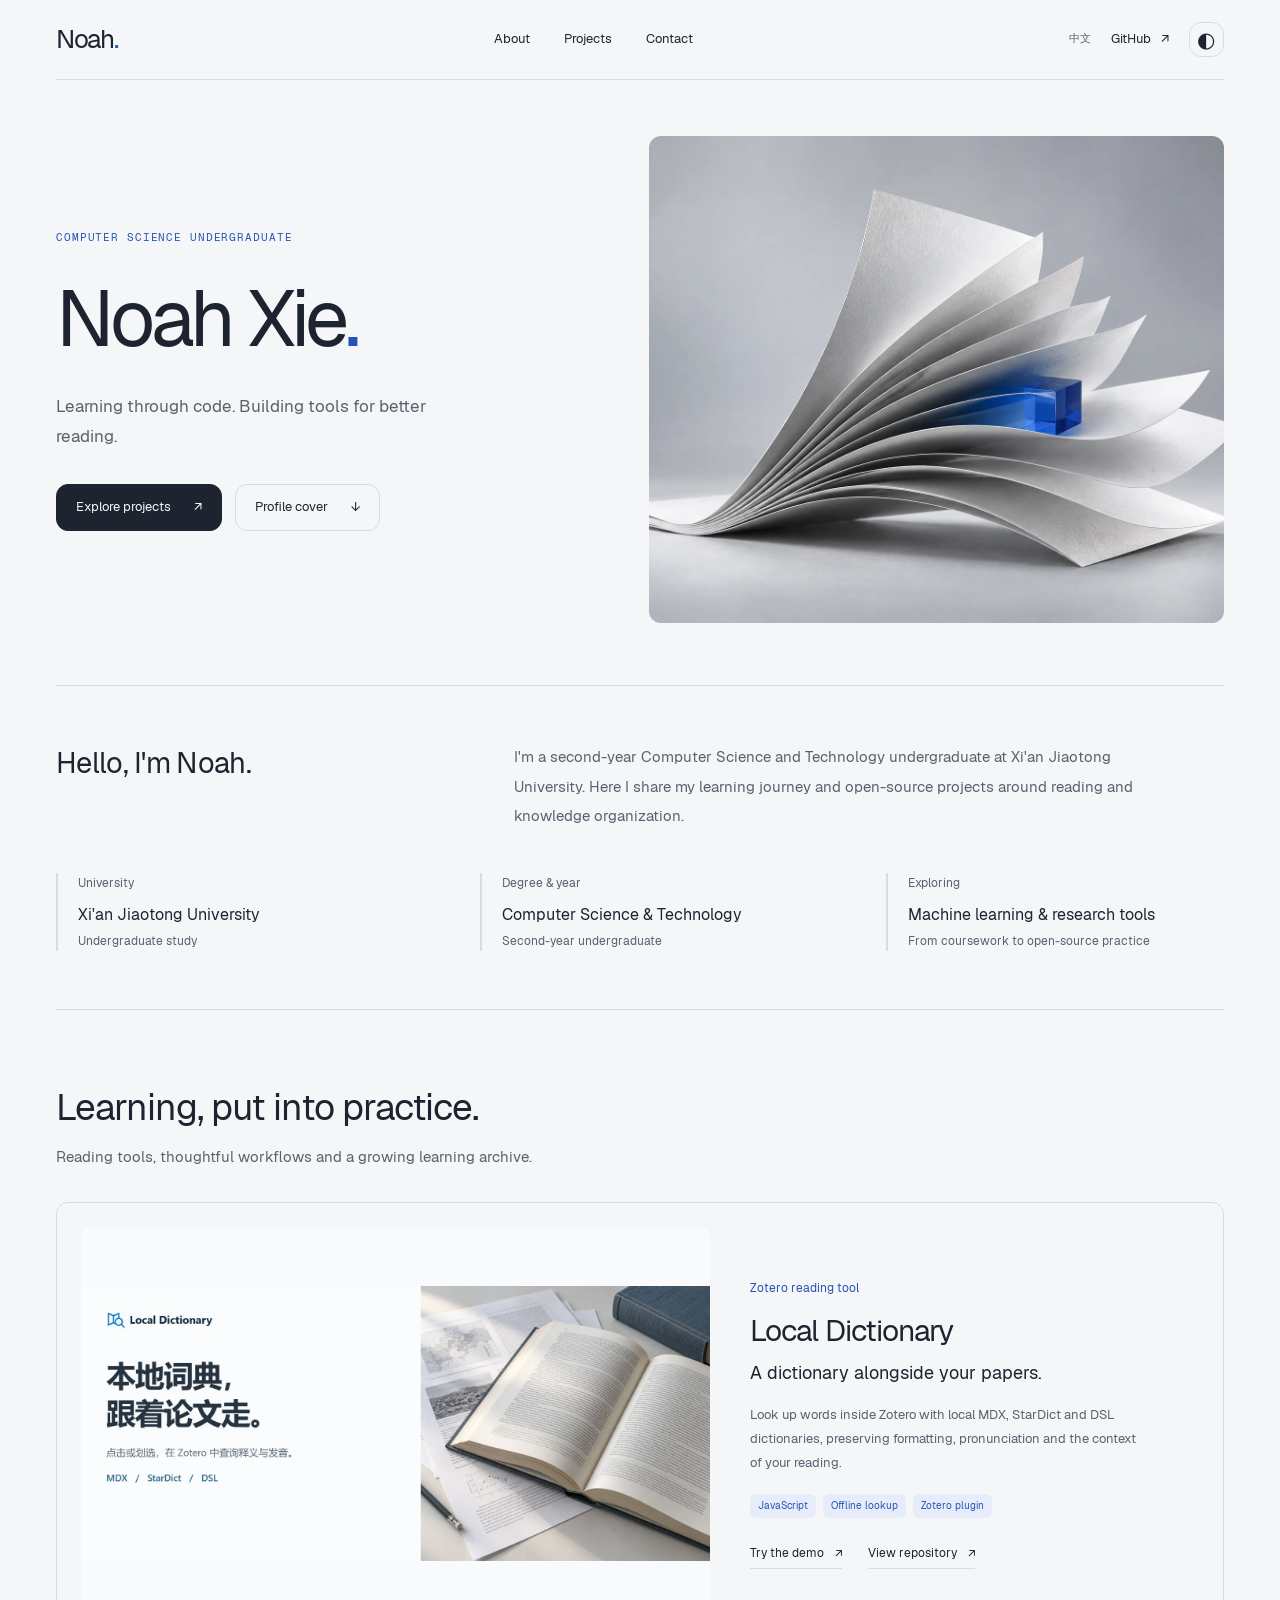
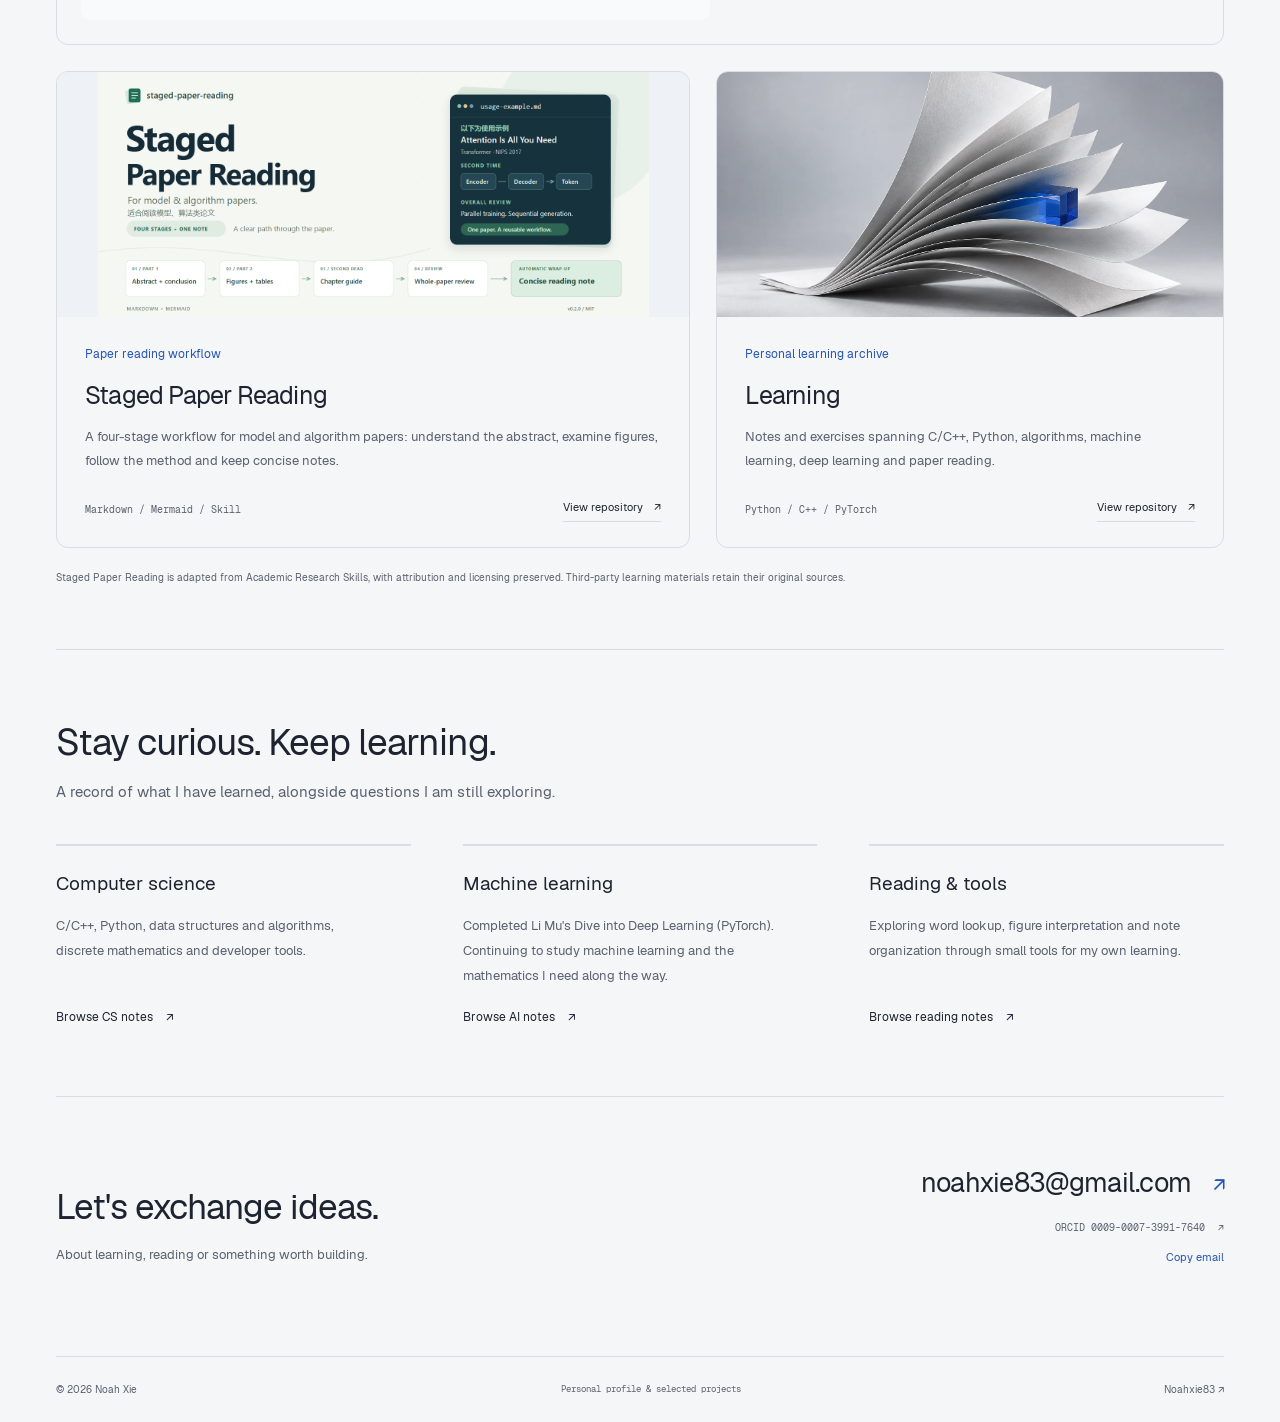
==== index.html @ ebf976f7 "Create personal introduction, A4 cover and curated project showcase" ====
<!doctype html>
<html lang="en">
<head>
  <meta charset="utf-8">
  <meta name="viewport" content="width=device-width, initial-scale=1">
  <meta name="description" content="Noah Xie, second-year Computer Science and Technology undergraduate at Xi'an Jiaotong University. Personal profile, learning archive and open-source projects.">
  <meta name="theme-color" content="#f5f6f8">
  <meta property="og:title" content="Noah Xie | Personal Profile">
  <meta property="og:description" content="Computer Science undergraduate. Learning through code and building tools for better reading.">
  <meta property="og:image" content="https://noahxie83.github.io/Noahxie83/assets/profile-light.png">
  <title>Noah Xie | Personal Profile</title>
  <link rel="icon" href="assets/favicon.svg" type="image/svg+xml">
  <link rel="preload" href="assets/geist-sans.woff2" as="font" type="font/woff2" crossorigin>
  <link rel="preload" href="assets/hero.webp" as="image">
  <link rel="stylesheet" href="style.css">
  <script src="script.js" defer></script>
</head>
<body data-language="en">
  <a class="skip-link" href="#main">Skip to content</a>
  <header class="header shell">
    <a class="wordmark" href="#" aria-label="Noah Xie home">Noah<span>.</span></a>
    <nav aria-label="Main navigation">
      <a href="#about">About</a><a href="#projects">Projects</a><a href="#contact">Contact</a>
    </nav>
    <div class="header-actions"><a class="language-switch" href="zh.html" lang="zh-CN" aria-label="切换到中文版">中文</a>
      <a class="github-link" href="https://github.com/Noahxie83" target="_blank" rel="noopener noreferrer">GitHub <span aria-hidden="true">↗</span></a>
      <button class="theme-switch" id="theme-toggle" aria-label="Switch to dark mode" title="Switch to dark mode"><span id="theme-symbol" aria-hidden="true">◐</span></button>
    </div>
  </header>

  <main id="main">
    <section class="hero shell english-hero" aria-labelledby="hero-title">
      <div class="hero-copy">
        <p class="eyebrow">COMPUTER SCIENCE UNDERGRADUATE</p>
        <h1 id="hero-title">Noah Xie<span class="name-period">.</span></h1>
        <p class="hero-description">Learning through code. Building tools for better reading.</p>
        <div class="hero-actions">
          <a class="button primary" href="#projects">Explore projects <span aria-hidden="true">↗</span></a>
          <a class="button secondary" href="personal-profile.pdf" download="Noah-Xie-Personal-Profile.pdf">Profile cover <span aria-hidden="true">↓</span></a>
        </div>
      </div>
      <figure class="hero-art"><img src="assets/hero.webp" alt="Sculptural paper pages and blue glass, a conceptual artwork about reading and organized knowledge" width="1536" height="1024" fetchpriority="high"></figure>
    </section>

    <section class="about shell" id="about" aria-labelledby="about-title">
      <div class="about-intro reveal">
        <h2 id="about-title">Hello, I'm Noah.</h2>
        <p>I'm a second-year Computer Science and Technology undergraduate at Xi'an Jiaotong University. Here I share my learning journey and open-source projects around reading and knowledge organization.</p>
      </div>
      <dl class="education reveal">
        <div><dt>University</dt><dd>Xi'an Jiaotong University<span>Undergraduate study</span></dd></div>
        <div><dt>Degree & year</dt><dd>Computer Science & Technology<span>Second-year undergraduate</span></dd></div>
        <div><dt>Exploring</dt><dd>Machine learning & research tools<span>From coursework to open-source practice</span></dd></div>
      </dl>
    </section>

    <section class="projects shell" id="projects" aria-labelledby="projects-title">
      <div class="section-intro reveal"><h2 id="projects-title">Learning, put into practice.</h2><p>Reading tools, thoughtful workflows and a growing learning archive.</p></div>
      <article class="project-feature reveal">
        <a class="project-image" href="https://noahxie83.github.io/zotero-local-dictionary/" target="_blank" rel="noopener noreferrer" aria-label="Try Local Dictionary for Zotero"><img src="assets/dictionary-cover.jpg" alt="Original Local Dictionary project cover, featuring dictionaries and paper reading" width="1600" height="900" loading="lazy"></a>
        <div class="feature-copy">
          <div class="project-kind">Zotero reading tool</div>
          <h3>Local Dictionary<span>A dictionary alongside your papers.</span></h3>
          <p>Look up words inside Zotero with local MDX, StarDict and DSL dictionaries, preserving formatting, pronunciation and the context of your reading.</p>
          <ul class="tags" aria-label="Project technologies and features"><li>JavaScript</li><li>Offline lookup</li><li>Zotero plugin</li></ul>
          <div class="project-links"><a href="https://noahxie83.github.io/zotero-local-dictionary/" target="_blank" rel="noopener noreferrer">Try the demo <span aria-hidden="true">↗</span></a><a href="https://github.com/Noahxie83/zotero-local-dictionary" target="_blank" rel="noopener noreferrer">View repository <span aria-hidden="true">↗</span></a></div>
        </div>
      </article>
      <div class="project-pair">
        <article class="project-reading reveal">
          <a class="reading-image" href="https://github.com/Noahxie83/staged-paper-reading" target="_blank" rel="noopener noreferrer" aria-label="View Staged Paper Reading"><img src="assets/reading-cover.png" alt="Original Staged Paper Reading cover, showing four reading stages and sample Transformer notes" width="1600" height="900" loading="lazy"></a>
          <div class="pair-copy"><div class="project-kind">Paper reading workflow</div><h3>Staged Paper Reading</h3><p>A four-stage workflow for model and algorithm papers: understand the abstract, examine figures, follow the method and keep concise notes.</p><div class="project-bottom"><span>Markdown / Mermaid / Skill</span><a href="https://github.com/Noahxie83/staged-paper-reading" target="_blank" rel="noopener noreferrer">View repository <span aria-hidden="true">↗</span></a></div></div>
        </article>
        <article class="project-learning reveal">
          <div class="learning-image"><img src="assets/hero.webp" alt="Conceptual paper artwork for a growing learning archive" width="1536" height="1024" loading="lazy"></div>
          <div class="pair-copy"><div class="project-kind">Personal learning archive</div><h3>Learning</h3><p>Notes and exercises spanning C/C++, Python, algorithms, machine learning, deep learning and paper reading.</p><div class="project-bottom"><span>Python / C++ / PyTorch</span><a href="https://github.com/Noahxie83/Learning" target="_blank" rel="noopener noreferrer">View repository <span aria-hidden="true">↗</span></a></div></div>
        </article>
      </div>
      <p class="project-note">Staged Paper Reading is adapted from Academic Research Skills, with attribution and licensing preserved. Third-party learning materials retain their original sources.</p>
    </section>

    <section class="learning shell" aria-labelledby="learning-title">
      <div class="learning-heading reveal"><h2 id="learning-title">Stay curious. Keep learning.</h2><p>A record of what I have learned, alongside questions I am still exploring.</p></div>
      <div class="learning-columns reveal">
        <div><h3>Computer science</h3><p>C/C++, Python, data structures and algorithms, discrete mathematics and developer tools.</p><a href="https://github.com/Noahxie83/Learning/tree/main/CS%20Learning" target="_blank" rel="noopener noreferrer">Browse CS notes <span aria-hidden="true">↗</span></a></div>
        <div><h3>Machine learning</h3><p>Completed Li Mu's Dive into Deep Learning (PyTorch). Continuing to study machine learning and the mathematics I need along the way.</p><a href="https://github.com/Noahxie83/Learning/tree/main/AI%20learning" target="_blank" rel="noopener noreferrer">Browse AI notes <span aria-hidden="true">↗</span></a></div>
        <div><h3>Reading & tools</h3><p>Exploring word lookup, figure interpretation and note organization through small tools for my own learning.</p><a href="https://github.com/Noahxie83/Learning/tree/main/Paper" target="_blank" rel="noopener noreferrer">Browse reading notes <span aria-hidden="true">↗</span></a></div>
      </div>
    </section>

    <section class="contact shell reveal" id="contact" aria-labelledby="contact-title">
      <div><h2 id="contact-title">Let's exchange ideas.</h2><p>About learning, reading or something worth building.</p></div>
      <div class="contact-links"><a class="email-link" href="mailto:noahxie83@gmail.com">noahxie83@gmail.com <span aria-hidden="true">↗</span></a><a class="orcid-link" href="https://orcid.org/0009-0007-3991-7640" target="_blank" rel="noopener noreferrer">ORCID 0009-0007-3991-7640 <span aria-hidden="true">↗</span></a><button id="copy-email" class="copy-email" type="button">Copy email</button><span id="copy-status" role="status" aria-live="polite"></span></div>
    </section>
  </main>
  <footer class="footer shell"><span>© 2026 Noah Xie</span><span>Personal profile & selected projects</span><a href="https://github.com/Noahxie83" target="_blank" rel="noopener noreferrer">Noahxie83 <span aria-hidden="true">↗</span></a></footer>
</body>
</html>
---- style.css ----
@font-face{font-family:Geist;src:url('assets/geist-sans.woff2') format('woff2');font-display:swap;font-weight:100 900}
@font-face{font-family:'Geist Mono';src:url('assets/geist-mono.woff2') format('woff2');font-display:swap;font-weight:100 900}
:root{color-scheme:light;--bg:#f5f6f8;--surface:#ecedf1;--text:#1d2430;--muted:#59616f;--line:#d8dce3;--accent:#2454b6;--accent-soft:#e6ecfa;--button-text:#fbfcfe;--radius:12px;--body-font:Geist,'Microsoft YaHei','PingFang SC',sans-serif}
@media(prefers-color-scheme:dark){:root:not([data-theme="light"]){color-scheme:dark;--bg:#171b23;--surface:#202631;--text:#edf0f5;--muted:#b0b8c6;--line:#353e4c;--accent:#92b4ff;--accent-soft:#293953;--button-text:#171b23}}
:root[data-theme="dark"]{color-scheme:dark;--bg:#171b23;--surface:#202631;--text:#edf0f5;--muted:#b0b8c6;--line:#353e4c;--accent:#92b4ff;--accent-soft:#293953;--button-text:#171b23}
*{box-sizing:border-box}html{scroll-behavior:smooth;scroll-padding-top:40px}body{margin:0;background:var(--bg);color:var(--text);font-family:var(--body-font);font-size:15px;line-height:1.75;-webkit-font-smoothing:antialiased}button,a{-webkit-tap-highlight-color:transparent}a{color:inherit;text-decoration:none}button{font:inherit}img{display:block;max-width:100%;height:auto}h1,h2,h3,p,figure,dl{margin:0}ul{margin:0;padding:0;list-style:none}::selection{background:var(--accent);color:var(--button-text)}:focus-visible{outline:2px solid var(--accent);outline-offset:5px;border-radius:3px}.shell{width:min(1240px,calc(100% - 112px));margin-inline:auto}.skip-link{position:absolute;left:16px;top:-80px;background:var(--text);color:var(--bg);padding:10px 18px;z-index:10}.skip-link:focus{top:12px}
.header{height:80px;display:flex;align-items:center;justify-content:space-between;border-bottom:1px solid var(--line);gap:30px}.wordmark{font-size:26px;letter-spacing:-1.3px;font-weight:650}.wordmark span{color:var(--accent)}.header nav{display:flex;gap:34px;font-size:13px}.header nav a,.github-link{transition:color .2s}.header nav a:hover,.github-link:hover{color:var(--accent)}.header-actions{display:flex;align-items:center;gap:20px}.github-link{font-size:13px}.github-link span{margin-left:7px}.theme-switch{border:1px solid var(--line);border-radius:var(--radius);width:35px;height:35px;background:transparent;color:var(--text);font-size:21px;line-height:1;cursor:pointer}.theme-switch:hover{background:var(--surface)}
.hero{display:grid;grid-template-columns:1fr 1.05fr;align-items:center;gap:45px;padding-block:56px 62px;min-height:510px}.eyebrow{color:var(--accent);font-family:'Geist Mono',monospace;font-size:11px;letter-spacing:.08em;line-height:1.6;margin-bottom:24px}.hero h1{font-size:clamp(42px,4.3vw,61px);font-weight:600;line-height:1.23;letter-spacing:-1.8px}.english-name{display:block;font-size:clamp(54px,5.6vw,79px);line-height:1.15;letter-spacing:-3.3px;margin-top:8px;font-weight:500}.name-period{color:var(--accent)}.hero-description{font-size:16px;color:var(--muted);margin-top:25px}.hero-actions{display:flex;gap:13px;flex-wrap:wrap;margin-top:32px}.button{display:inline-flex;align-items:center;justify-content:center;gap:23px;white-space:nowrap;min-height:46px;padding:11px 19px;font-size:13px;border-radius:var(--radius);border:1px solid var(--line);transition:transform .25s,background .25s}.button:hover{transform:translateY(-3px)}.button:active{transform:translateY(0) scale(.98)}.primary{background:var(--text);border-color:var(--text);color:var(--bg)}.secondary:hover{background:var(--surface)}.hero-art{border-radius:var(--radius);overflow:hidden;aspect-ratio:1.18;background:var(--surface)}.hero-art img{width:100%;height:100%;object-fit:cover;object-position:57% center}
.about{padding-block:56px 58px;border-top:1px solid var(--line)}.about-intro{display:grid;grid-template-columns:.83fr 1.5fr;gap:65px;align-items:start}.about h2{font-size:29px;letter-spacing:-.7px;font-weight:550;line-height:1.5}.about-intro p{color:var(--muted);font-size:15px;max-width:670px;line-height:1.95}.education{display:grid;grid-template-columns:1.15fr 1.1fr 1fr;gap:35px;margin-top:43px}.education>div{border-left:2px solid var(--line);padding-left:20px}.education dt{color:var(--muted);font-size:12px;margin-bottom:8px}.education dd{margin:0;font-size:17px;font-weight:500;line-height:1.6}.education dd span{display:block;font-size:12px;font-weight:400;color:var(--muted);margin-top:4px}
.projects{padding-block:72px 62px;border-top:1px solid var(--line)}.section-intro{margin-bottom:32px}h2{font-size:clamp(29px,3vw,37px);font-weight:550;line-height:1.4;letter-spacing:-1px}.section-intro p,.learning-heading p{color:var(--muted);margin-top:10px}.project-feature{display:grid;grid-template-columns:1.4fr 1fr;gap:40px;padding:24px;border:1px solid var(--line);border-radius:var(--radius);align-items:center}.project-image{overflow:hidden;border-radius:calc(var(--radius) - 3px);background:var(--surface);display:block}.project-image img{aspect-ratio:16/10;object-fit:contain;background:#f8fafc;transition:transform .65s}.project-image:hover img,.reading-image:hover img{transform:scale(1.025)}.feature-copy{padding:10px 10px 10px 0}.project-kind{font-size:12px;color:var(--accent);margin-bottom:13px}.feature-copy h3{font-size:30px;line-height:1.25;font-weight:550;letter-spacing:-1.1px}.feature-copy h3 span{display:block;font-size:18px;letter-spacing:0;font-weight:450;margin-top:12px}.feature-copy p{color:var(--muted);font-size:13px;line-height:1.85;margin-top:19px;max-width:400px}.tags{display:flex;flex-wrap:wrap;gap:7px;margin-top:19px}.tags li{font-size:10px;border-radius:6px;background:var(--accent-soft);color:var(--accent);padding:3px 8px}.project-links{display:flex;gap:26px;font-size:12px;margin-top:25px}.project-links a,.project-bottom a{border-bottom:1px solid var(--line);padding-bottom:4px}.project-links a:hover,.project-bottom a:hover{color:var(--accent);border-color:var(--accent)}.project-links span,.project-bottom a span{margin-left:8px}.project-pair{display:grid;grid-template-columns:1.25fr 1fr;gap:26px;margin-top:26px}.project-pair article{border:1px solid var(--line);border-radius:var(--radius);overflow:hidden}.reading-image{display:block;overflow:hidden;background:#eef1f5}.reading-image img{width:100%;height:245px;object-fit:contain;transition:transform .65s}.learning-image{height:245px;overflow:hidden;background:var(--surface)}.learning-image img{width:100%;height:100%;object-fit:cover;object-position:center 58%}.pair-copy{padding:27px 28px 25px}.pair-copy h3{font-size:25px;font-weight:550;letter-spacing:-.8px;line-height:1.4}.pair-copy p{font-size:13px;line-height:1.85;color:var(--muted);margin-top:12px;min-height:49px}.project-bottom{display:flex;flex-wrap:wrap;justify-content:space-between;align-items:center;gap:15px;margin-top:24px;font-size:11px}.project-bottom>span{color:var(--muted);font-family:'Geist Mono',monospace;font-size:10px}.project-note{font-size:10px;color:var(--muted);margin-top:21px;line-height:1.8;max-width:950px}
.learning{padding-block:67px;border-top:1px solid var(--line)}.learning-columns{display:grid;grid-template-columns:1fr 1fr 1fr;gap:52px;margin-top:39px}.learning-columns>div{border-top:2px solid var(--line);padding-top:21px}.learning-columns h3{font-size:19px;font-weight:500}.learning-columns p{font-size:13px;color:var(--muted);line-height:1.95;min-height:76px;margin-top:12px;max-width:320px}.learning-columns a{font-size:12px;display:inline-block;margin-top:18px}.learning-columns a:hover{color:var(--accent)}.learning-columns a span{margin-left:10px}
.contact{border-top:1px solid var(--line);padding-block:62px 65px;display:grid;grid-template-columns:1fr 1fr;gap:45px;align-items:center}.contact h2{font-size:43px}.contact p{color:var(--muted);font-size:13px;margin-top:13px}.contact-links{text-align:right}.email-link{display:block;font-size:clamp(16px,2.1vw,27px);font-weight:450;letter-spacing:-.7px}.email-link span{font-size:20px;margin-left:15px;color:var(--accent)}.orcid-link{display:block;font-size:10px;font-family:'Geist Mono',monospace;color:var(--muted);margin-top:13px}.orcid-link span{margin-left:7px}.copy-email{display:inline-block;color:var(--accent);font-size:11px;padding:4px 0;border:0;background:transparent;cursor:pointer;margin-top:8px}.copy-email:hover{text-decoration:underline}#copy-status{display:block;min-height:19px;color:var(--muted);font-size:10px}.footer{border-top:1px solid var(--line);display:flex;gap:20px;align-items:center;justify-content:space-between;padding-block:24px;font-size:10px;color:var(--muted)}.footer>span:nth-child(2){font-family:'Geist Mono',monospace;font-size:9px}.footer a:hover{color:var(--accent)}
@media(min-width:769px) and (prefers-reduced-motion:no-preference){.hero-copy{animation:enter .8s cubic-bezier(.16,1,.3,1) both}.hero-art{animation:enter 1s .12s cubic-bezier(.16,1,.3,1) both}.js-reveal .reveal{opacity:0;transform:translateY(18px);transition:opacity .65s,transform .65s cubic-bezier(.16,1,.3,1)}.js-reveal .reveal.visible{opacity:1;transform:none}@keyframes enter{from{opacity:0;transform:translateY(20px)}to{opacity:1;transform:none}}}
@media(min-width:1500px){.hero{min-height:565px}}
@media(max-width:1024px){.shell{width:calc(100% - 64px)}.hero{gap:25px;min-height:475px}.hero h1{font-size:43px}.english-name{font-size:61px}.eyebrow{font-size:9px}.hero-description{font-size:14px}.button{font-size:12px;padding:10px 14px;gap:12px}.project-feature{gap:26px}.feature-copy h3{font-size:25px}.about-intro{gap:35px}.learning-columns{gap:28px}.project-pair{gap:22px}.pair-copy{padding:22px}.reading-image img,.learning-image{height:205px}}
@media(max-width:767px){.shell{width:calc(100% - 40px)}.header{height:68px;gap:15px}.wordmark{font-size:24px}.header nav{gap:18px;font-size:11px}.header nav a:last-child{display:none}.header-actions{gap:10px}.github-link{font-size:11px}.github-link span{margin-left:3px}.theme-switch{width:30px;height:30px;font-size:19px}.hero{grid-template-columns:1fr;gap:29px;padding-block:37px 36px;min-height:0}.eyebrow{margin-bottom:19px;font-size:9px}.hero h1{font-size:43px;letter-spacing:-1px}.english-name{font-size:62px;letter-spacing:-2.5px;margin-top:6px}.hero-description{font-size:14px;margin-top:20px}.hero-actions{margin-top:24px;gap:11px}.button{min-height:44px;font-size:12px;padding:10px 15px;gap:16px}.hero-art{aspect-ratio:1.5}.hero-art img{object-position:center}.about{padding-block:38px 40px}.about-intro{grid-template-columns:1fr;gap:18px}.about h2{font-size:27px}.about-intro p{font-size:13px}.education{grid-template-columns:1fr;gap:23px;margin-top:31px}.education>div{padding-left:16px}.education dt{font-size:11px;margin-bottom:4px}.education dd{font-size:16px}.education dd span{font-size:11px}.projects{padding-block:42px 39px}h2{font-size:28px;letter-spacing:-.5px}.section-intro p,.learning-heading p{font-size:12px}.section-intro{margin-bottom:23px}.project-feature{grid-template-columns:1fr;gap:22px;padding:15px}.project-image img{aspect-ratio:16/10}.feature-copy{padding:0 5px 7px}.feature-copy h3{font-size:27px}.feature-copy h3 span{font-size:17px}.feature-copy p{font-size:12px;margin-top:16px}.project-links{margin-top:20px}.project-pair{grid-template-columns:1fr;gap:20px;margin-top:20px}.reading-image img{height:auto;min-height:150px;aspect-ratio:16/9;object-fit:contain}.learning-image{height:220px}.pair-copy{padding:22px}.pair-copy h3{font-size:24px}.pair-copy p{font-size:12px;min-height:0}.project-bottom{margin-top:20px}.project-note{font-size:9px;margin-top:18px}.learning{padding-block:40px}.learning-columns{grid-template-columns:1fr;gap:28px;margin-top:27px}.learning-columns>div{padding-top:16px}.learning-columns h3{font-size:18px}.learning-columns p{min-height:0;max-width:100%;margin-top:8px;font-size:12px}.learning-columns a{margin-top:11px;font-size:11px}.contact{grid-template-columns:1fr;gap:24px;padding-block:40px 33px}.contact h2{font-size:34px}.contact p{font-size:12px;margin-top:9px}.contact-links{text-align:left}.email-link{font-size:23px}.email-link span{font-size:17px;margin-left:10px}.footer{font-size:9px;gap:12px;padding-block:19px;flex-wrap:wrap}.footer>span:nth-child(2){display:none}}
@media(max-width:360px){.shell{width:calc(100% - 32px)}.header nav{gap:12px}.github-link{display:none}.english-name{font-size:55px}.button{gap:11px;padding-inline:13px}.email-link{font-size:21px}}
@media(prefers-reduced-motion:reduce){html{scroll-behavior:auto}*,*::before,*::after{animation:none!important;transition:none!important}.js-reveal .reveal{opacity:1!important;transform:none!important}}
@media print{.header,.hero-actions,.theme-switch,.copy-email{display:none}.shell{width:100%}body{background:#fbfcfe;color:#1d2430}.hero{padding-top:0}.reveal{opacity:1!important;transform:none!important}.project-feature,.project-pair article{break-inside:avoid}}
.project-image img{object-fit:contain;background:#f8fafc}

/* Shared layer: skip link at 10; other UI stays in the document flow. */

.language-switch{font-size:11px;white-space:nowrap;color:var(--muted);border-bottom:1px solid transparent;transition:color .2s,border-color .2s}.language-switch:hover{color:var(--accent);border-color:var(--accent)}
.english-hero h1{font-size:clamp(62px,6.2vw,86px);letter-spacing:-4px;font-weight:500;line-height:1.2}
.english-hero .hero-description{max-width:370px;font-size:17px;line-height:1.8}
body[data-language="en"] .education dd{font-size:16px}
body[data-language="en"] .contact h2{font-size:35px}
@media(prefers-reduced-motion:no-preference){
 ::view-transition-old(root){animation:fade-out .2s ease both}
 ::view-transition-new(root){animation:fade-in .3s ease both}
 @keyframes fade-out{to{opacity:0}}
 @keyframes fade-in{from{opacity:0}}
 .button>span,.project-links a>span,.project-bottom a>span{display:inline-block;transition:transform .25s}
 .button:hover>span,.project-links a:hover>span,.project-bottom a:hover>span{transform:translate(2px,-2px)}
}
@media(max-width:767px){.english-hero h1{font-size:65px;letter-spacing:-3px}.english-hero .hero-description{font-size:14px;max-width:310px}.header nav{gap:16px}.header-actions{gap:12px}body[data-language="en"] .contact h2{font-size:31px}}
@media(max-width:480px){.github-link{display:none}.language-switch{font-size:10px}.header-actions{gap:12px}.header nav{gap:14px}.wordmark{font-size:22px}}
@media(max-width:360px){.english-hero h1{font-size:57px}.header nav{font-size:10px;gap:12px}.header-actions{gap:10px}}
@media(prefers-reduced-motion:reduce){::view-transition-old(*),::view-transition-new(*){animation:none!important}}

@media(prefers-reduced-motion:no-preference){main{transition:opacity .18s,transform .18s}.language-leaving main{opacity:0;transform:translateY(-6px)}}
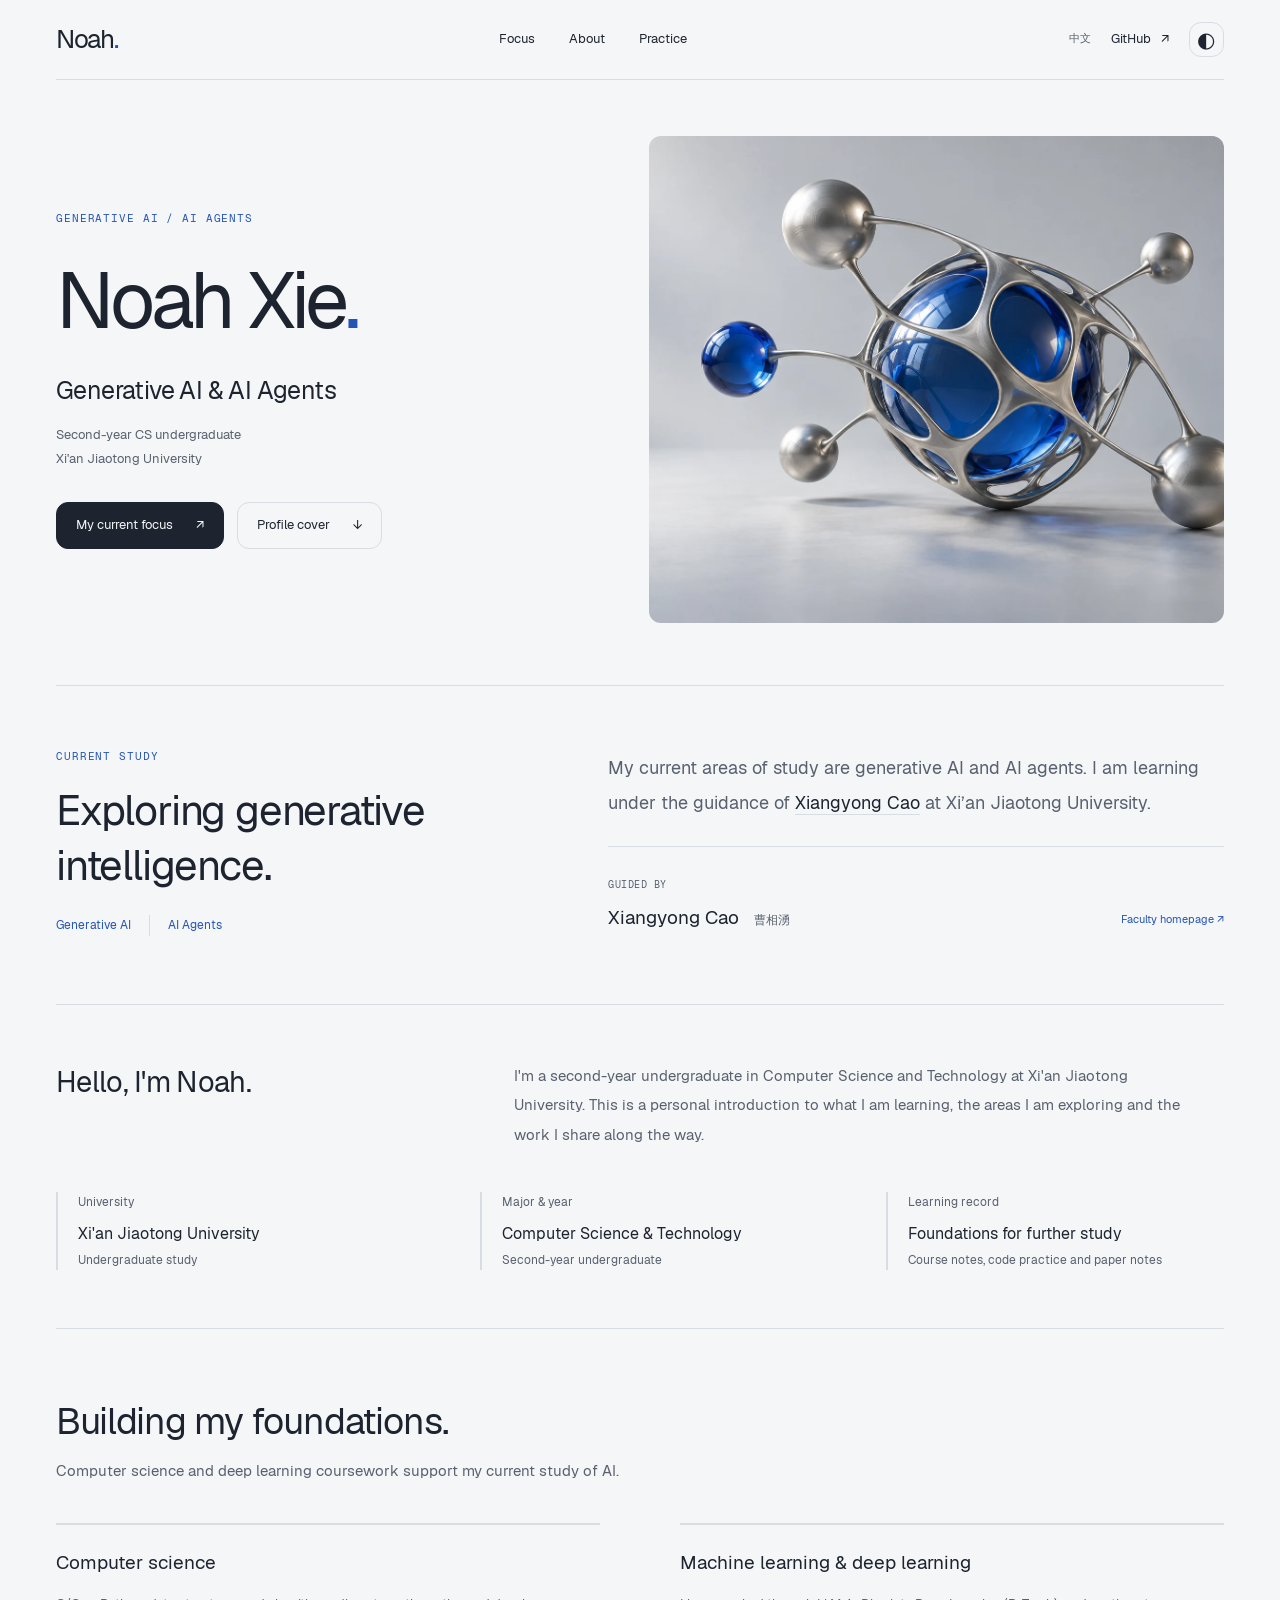
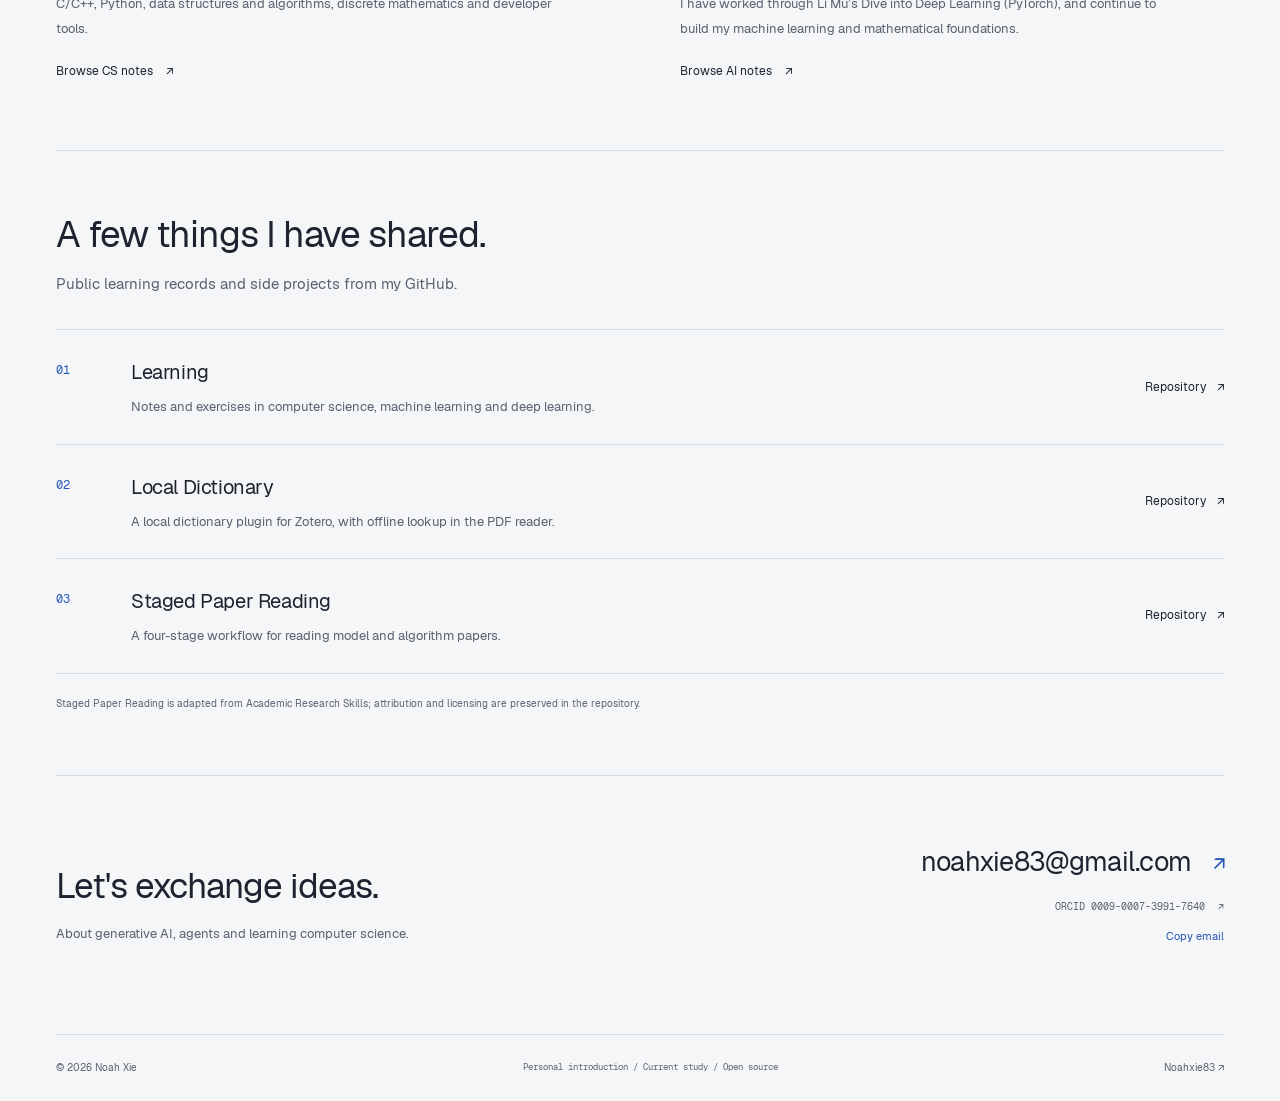
==== commit eb6de879: "Center personal introduction on generative AI, AI agents and guided study" ====
--- a/index.html
+++ b/index.html
@@ -3,10 +3,10 @@
 <head>
   <meta charset="utf-8">
   <meta name="viewport" content="width=device-width, initial-scale=1">
-  <meta name="description" content="Noah Xie, second-year Computer Science and Technology undergraduate at Xi'an Jiaotong University. Personal profile, learning archive and open-source projects.">
+  <meta name="description" content="Noah Xie, a second-year Computer Science and Technology undergraduate at Xi'an Jiaotong University, studying generative AI and AI agents under the guidance of Xiangyong Cao.">
   <meta name="theme-color" content="#f5f6f8">
   <meta property="og:title" content="Noah Xie | Personal Profile">
-  <meta property="og:description" content="Computer Science undergraduate. Learning through code and building tools for better reading.">
+  <meta property="og:description" content="Generative AI & AI Agents. Guided study with Xiangyong Cao at Xi’an Jiaotong University.">
   <meta property="og:image" content="https://noahxie83.github.io/Noahxie83/assets/profile-light.png">
   <title>Noah Xie | Personal Profile</title>
   <link rel="icon" href="assets/favicon.svg" type="image/svg+xml">
@@ -19,9 +19,7 @@
   <a class="skip-link" href="#main">Skip to content</a>
   <header class="header shell">
     <a class="wordmark" href="#" aria-label="Noah Xie home">Noah<span>.</span></a>
-    <nav aria-label="Main navigation">
-      <a href="#about">About</a><a href="#projects">Projects</a><a href="#contact">Contact</a>
-    </nav>
+    <nav aria-label="Main navigation"><a href="#research">Focus</a><a href="#about">About</a><a href="#projects">Practice</a></nav>
     <div class="header-actions"><a class="language-switch" href="zh.html" lang="zh-CN" aria-label="切换到中文版">中文</a>
       <a class="github-link" href="https://github.com/Noahxie83" target="_blank" rel="noopener noreferrer">GitHub <span aria-hidden="true">↗</span></a>
       <button class="theme-switch" id="theme-toggle" aria-label="Switch to dark mode" title="Switch to dark mode"><span id="theme-symbol" aria-hidden="true">◐</span></button>
@@ -31,68 +29,55 @@
   <main id="main">
     <section class="hero shell english-hero" aria-labelledby="hero-title">
       <div class="hero-copy">
-        <p class="eyebrow">COMPUTER SCIENCE UNDERGRADUATE</p>
+        <p class="eyebrow">GENERATIVE AI / AI AGENTS</p>
         <h1 id="hero-title">Noah Xie<span class="name-period">.</span></h1>
-        <p class="hero-description">Learning through code. Building tools for better reading.</p>
+        <p class="hero-description">Generative AI &amp; AI Agents</p>
+        <p class="hero-note">Second-year CS undergraduate<br>Xi'an Jiaotong University</p>
         <div class="hero-actions">
-          <a class="button primary" href="#projects">Explore projects <span aria-hidden="true">↗</span></a>
+          <a class="button primary" href="#research">My current focus <span aria-hidden="true">↗</span></a>
           <a class="button secondary" href="personal-profile.pdf" download="Noah-Xie-Personal-Profile.pdf">Profile cover <span aria-hidden="true">↓</span></a>
         </div>
       </div>
-      <figure class="hero-art"><img src="assets/hero.webp" alt="Sculptural paper pages and blue glass, a conceptual artwork about reading and organized knowledge" width="1536" height="1024" fetchpriority="high"></figure>
+      <figure class="hero-art"><img src="assets/hero.webp" alt="A cobalt glass sphere and a flowing silver lattice connected to smaller spheres: a conceptual artwork about generative intelligence and agents" width="1536" height="1024" fetchpriority="high"></figure>
+    </section>
+
+    <section class="research shell" id="research" aria-labelledby="research-title">
+      <div class="research-intro reveal"><p class="eyebrow">CURRENT STUDY</p><h2 id="research-title">Exploring generative<br>intelligence.</h2><div class="research-topics"><span>Generative AI</span><span>AI Agents</span></div></div>
+      <div class="research-guidance reveal"><p class="research-statement">My current areas of study are generative AI and AI agents. I am learning under the guidance of <a href="https://gr.xjtu.edu.cn/caoxiangyong/" target="_blank" rel="noopener noreferrer">Xiangyong Cao</a> at Xi’an Jiaotong University.</p><div class="mentor"><div><span class="mentor-label">GUIDED BY</span><p class="mentor-name">Xiangyong Cao <span>曹相湧</span></p></div><a href="https://gr.xjtu.edu.cn/caoxiangyong/" target="_blank" rel="noopener noreferrer">Faculty homepage <span aria-hidden="true">↗</span></a></div></div>
     </section>
 
     <section class="about shell" id="about" aria-labelledby="about-title">
-      <div class="about-intro reveal">
-        <h2 id="about-title">Hello, I'm Noah.</h2>
-        <p>I'm a second-year Computer Science and Technology undergraduate at Xi'an Jiaotong University. Here I share my learning journey and open-source projects around reading and knowledge organization.</p>
-      </div>
+      <div class="about-intro reveal"><h2 id="about-title">Hello, I'm Noah.</h2><p>I'm a second-year undergraduate in Computer Science and Technology at Xi'an Jiaotong University. This is a personal introduction to what I am learning, the areas I am exploring and the work I share along the way.</p></div>
       <dl class="education reveal">
         <div><dt>University</dt><dd>Xi'an Jiaotong University<span>Undergraduate study</span></dd></div>
-        <div><dt>Degree & year</dt><dd>Computer Science & Technology<span>Second-year undergraduate</span></dd></div>
-        <div><dt>Exploring</dt><dd>Machine learning & research tools<span>From coursework to open-source practice</span></dd></div>
+        <div><dt>Major & year</dt><dd>Computer Science & Technology<span>Second-year undergraduate</span></dd></div>
+        <div><dt>Learning record</dt><dd>Foundations for further study<span>Course notes, code practice and paper notes</span></dd></div>
       </dl>
     </section>
 
-    <section class="projects shell" id="projects" aria-labelledby="projects-title">
-      <div class="section-intro reveal"><h2 id="projects-title">Learning, put into practice.</h2><p>Reading tools, thoughtful workflows and a growing learning archive.</p></div>
-      <article class="project-feature reveal">
-        <a class="project-image" href="https://noahxie83.github.io/zotero-local-dictionary/" target="_blank" rel="noopener noreferrer" aria-label="Try Local Dictionary for Zotero"><img src="assets/dictionary-cover.jpg" alt="Original Local Dictionary project cover, featuring dictionaries and paper reading" width="1600" height="900" loading="lazy"></a>
-        <div class="feature-copy">
-          <div class="project-kind">Zotero reading tool</div>
-          <h3>Local Dictionary<span>A dictionary alongside your papers.</span></h3>
-          <p>Look up words inside Zotero with local MDX, StarDict and DSL dictionaries, preserving formatting, pronunciation and the context of your reading.</p>
-          <ul class="tags" aria-label="Project technologies and features"><li>JavaScript</li><li>Offline lookup</li><li>Zotero plugin</li></ul>
-          <div class="project-links"><a href="https://noahxie83.github.io/zotero-local-dictionary/" target="_blank" rel="noopener noreferrer">Try the demo <span aria-hidden="true">↗</span></a><a href="https://github.com/Noahxie83/zotero-local-dictionary" target="_blank" rel="noopener noreferrer">View repository <span aria-hidden="true">↗</span></a></div>
-        </div>
-      </article>
-      <div class="project-pair">
-        <article class="project-reading reveal">
-          <a class="reading-image" href="https://github.com/Noahxie83/staged-paper-reading" target="_blank" rel="noopener noreferrer" aria-label="View Staged Paper Reading"><img src="assets/reading-cover.png" alt="Original Staged Paper Reading cover, showing four reading stages and sample Transformer notes" width="1600" height="900" loading="lazy"></a>
-          <div class="pair-copy"><div class="project-kind">Paper reading workflow</div><h3>Staged Paper Reading</h3><p>A four-stage workflow for model and algorithm papers: understand the abstract, examine figures, follow the method and keep concise notes.</p><div class="project-bottom"><span>Markdown / Mermaid / Skill</span><a href="https://github.com/Noahxie83/staged-paper-reading" target="_blank" rel="noopener noreferrer">View repository <span aria-hidden="true">↗</span></a></div></div>
-        </article>
-        <article class="project-learning reveal">
-          <div class="learning-image"><img src="assets/hero.webp" alt="Conceptual paper artwork for a growing learning archive" width="1536" height="1024" loading="lazy"></div>
-          <div class="pair-copy"><div class="project-kind">Personal learning archive</div><h3>Learning</h3><p>Notes and exercises spanning C/C++, Python, algorithms, machine learning, deep learning and paper reading.</p><div class="project-bottom"><span>Python / C++ / PyTorch</span><a href="https://github.com/Noahxie83/Learning" target="_blank" rel="noopener noreferrer">View repository <span aria-hidden="true">↗</span></a></div></div>
-        </article>
-      </div>
-      <p class="project-note">Staged Paper Reading is adapted from Academic Research Skills, with attribution and licensing preserved. Third-party learning materials retain their original sources.</p>
-    </section>
-
     <section class="learning shell" aria-labelledby="learning-title">
-      <div class="learning-heading reveal"><h2 id="learning-title">Stay curious. Keep learning.</h2><p>A record of what I have learned, alongside questions I am still exploring.</p></div>
-      <div class="learning-columns reveal">
+      <div class="learning-heading reveal"><h2 id="learning-title">Building my foundations.</h2><p>Computer science and deep learning coursework support my current study of AI.</p></div>
+      <div class="learning-columns two-columns reveal">
         <div><h3>Computer science</h3><p>C/C++, Python, data structures and algorithms, discrete mathematics and developer tools.</p><a href="https://github.com/Noahxie83/Learning/tree/main/CS%20Learning" target="_blank" rel="noopener noreferrer">Browse CS notes <span aria-hidden="true">↗</span></a></div>
-        <div><h3>Machine learning</h3><p>Completed Li Mu's Dive into Deep Learning (PyTorch). Continuing to study machine learning and the mathematics I need along the way.</p><a href="https://github.com/Noahxie83/Learning/tree/main/AI%20learning" target="_blank" rel="noopener noreferrer">Browse AI notes <span aria-hidden="true">↗</span></a></div>
-        <div><h3>Reading & tools</h3><p>Exploring word lookup, figure interpretation and note organization through small tools for my own learning.</p><a href="https://github.com/Noahxie83/Learning/tree/main/Paper" target="_blank" rel="noopener noreferrer">Browse reading notes <span aria-hidden="true">↗</span></a></div>
+        <div><h3>Machine learning & deep learning</h3><p>I have worked through Li Mu’s Dive into Deep Learning (PyTorch), and continue to build my machine learning and mathematical foundations.</p><a href="https://github.com/Noahxie83/Learning/tree/main/AI%20learning" target="_blank" rel="noopener noreferrer">Browse AI notes <span aria-hidden="true">↗</span></a></div>
       </div>
     </section>
 
+    <section class="projects compact-projects shell" id="projects" aria-labelledby="projects-title">
+      <div class="section-intro reveal"><h2 id="projects-title">A few things I have shared.</h2><p>Public learning records and side projects from my GitHub.</p></div>
+      <div class="repository-list">
+        <article class="repository-row reveal"><div class="repository-number" aria-hidden="true">01</div><div><h3>Learning</h3><p>Notes and exercises in computer science, machine learning and deep learning.</p></div><a href="https://github.com/Noahxie83/Learning" target="_blank" rel="noopener noreferrer" aria-label="Learning Repository">Repository <span aria-hidden="true">↗</span></a></article>
+        <article class="repository-row reveal"><div class="repository-number" aria-hidden="true">02</div><div><h3>Local Dictionary</h3><p>A local dictionary plugin for Zotero, with offline lookup in the PDF reader.</p></div><a href="https://github.com/Noahxie83/zotero-local-dictionary" target="_blank" rel="noopener noreferrer" aria-label="Local Dictionary Repository">Repository <span aria-hidden="true">↗</span></a></article>
+        <article class="repository-row reveal"><div class="repository-number" aria-hidden="true">03</div><div><h3>Staged Paper Reading</h3><p>A four-stage workflow for reading model and algorithm papers.</p></div><a href="https://github.com/Noahxie83/staged-paper-reading" target="_blank" rel="noopener noreferrer" aria-label="Staged Paper Reading Repository">Repository <span aria-hidden="true">↗</span></a></article>
+      </div>
+      <p class="project-note">Staged Paper Reading is adapted from Academic Research Skills; attribution and licensing are preserved in the repository.</p>
+    </section>
+
     <section class="contact shell reveal" id="contact" aria-labelledby="contact-title">
-      <div><h2 id="contact-title">Let's exchange ideas.</h2><p>About learning, reading or something worth building.</p></div>
+      <div><h2 id="contact-title">Let's exchange ideas.</h2><p>About generative AI, agents and learning computer science.</p></div>
       <div class="contact-links"><a class="email-link" href="mailto:noahxie83@gmail.com">noahxie83@gmail.com <span aria-hidden="true">↗</span></a><a class="orcid-link" href="https://orcid.org/0009-0007-3991-7640" target="_blank" rel="noopener noreferrer">ORCID 0009-0007-3991-7640 <span aria-hidden="true">↗</span></a><button id="copy-email" class="copy-email" type="button">Copy email</button><span id="copy-status" role="status" aria-live="polite"></span></div>
     </section>
   </main>
-  <footer class="footer shell"><span>© 2026 Noah Xie</span><span>Personal profile & selected projects</span><a href="https://github.com/Noahxie83" target="_blank" rel="noopener noreferrer">Noahxie83 <span aria-hidden="true">↗</span></a></footer>
+  <footer class="footer shell"><span>© 2026 Noah Xie</span><span>Personal introduction / Current study / Open source</span><a href="https://github.com/Noahxie83" target="_blank" rel="noopener noreferrer">Noahxie83 <span aria-hidden="true">↗</span></a></footer>
 </body>
 </html>
--- a/style.css
+++ b/style.css
@@ -40,3 +40,28 @@
 @media(prefers-reduced-motion:reduce){::view-transition-old(*),::view-transition-new(*){animation:none!important}}
 
 @media(prefers-reduced-motion:no-preference){main{transition:opacity .18s,transform .18s}.language-leaving main{opacity:0;transform:translateY(-6px)}}
+
+/* Research identity: an editorial focus section before the supporting archive. */
+.hero .hero-description{font-size:25px;line-height:1.45;font-weight:500;color:var(--text);max-width:none;letter-spacing:-.6px}
+.hero-note{font-size:13px;line-height:1.8;color:var(--muted);margin-top:15px}
+.hero-art img{object-position:60% center}
+.research{display:grid;grid-template-columns:.9fr 1.2fr;gap:90px;border-top:1px solid var(--line);padding-block:62px 68px;align-items:center}
+.research .eyebrow{margin-bottom:17px}.research h2{font-size:42px;line-height:1.3;letter-spacing:-1.2px}
+.research-topics{display:flex;gap:18px;margin-top:23px;color:var(--accent);font-size:12px}
+.research-topics span+span{padding-left:18px;border-left:1px solid var(--line)}
+.research-statement{font-size:18px;line-height:1.9;color:var(--muted)}
+.research-statement a{color:var(--text);border-bottom:1px solid var(--line)}.research-statement a:hover{color:var(--accent);border-color:var(--accent)}
+.mentor{margin-top:26px;border-top:1px solid var(--line);padding-top:23px;display:flex;justify-content:space-between;align-items:end;gap:15px}
+.mentor-label{font-family:'Geist Mono',monospace;font-size:10px;color:var(--muted);letter-spacing:.05em}
+.mentor-name{font-size:19px;margin-top:7px;line-height:1.6}.mentor-name span{font-size:12px;color:var(--muted);margin-left:10px}
+.mentor>a{font-size:11px;color:var(--accent);white-space:nowrap;margin-bottom:4px}
+.two-columns{grid-template-columns:1fr 1fr;gap:80px}.two-columns p{max-width:500px;min-height:52px}
+.repository-row{display:grid;grid-template-columns:55px 1fr auto;gap:20px;align-items:center;padding:25px 0;border-top:1px solid var(--line)}
+.repository-row:last-child{border-bottom:1px solid var(--line)}
+.repository-number{font-family:'Geist Mono',monospace;font-size:12px;color:var(--accent);align-self:start;padding-top:5px}
+.repository-row h3{font-size:20px;font-weight:500;letter-spacing:-.4px}.repository-row p{font-size:13px;color:var(--muted);margin-top:5px;line-height:1.8}
+.repository-row>a{font-size:12px;white-space:nowrap}.repository-row>a:hover{color:var(--accent)}.repository-row>a span{margin-left:8px}
+.compact-projects{padding-top:58px}
+@media(max-width:1024px){.research{gap:45px}.research h2{font-size:35px}.research-statement{font-size:16px}.two-columns{gap:40px}.header nav{gap:24px}.hero .hero-description{font-size:22px}}
+@media(max-width:767px){.hero .hero-description{font-size:22px}.hero-note{font-size:12px;margin-top:13px}.research{grid-template-columns:1fr;gap:29px;padding-block:38px 42px}.research h2{font-size:33px}.research-statement{font-size:14px;line-height:1.95}.research-topics{margin-top:18px;font-size:11px}.mentor{margin-top:22px;padding-top:18px}.mentor-name{font-size:17px}.mentor-name span{font-size:11px}.two-columns{grid-template-columns:1fr;gap:28px}.two-columns p{min-height:0}.repository-row{grid-template-columns:25px 1fr;gap:13px;padding-block:21px}.repository-row>a{grid-column:2;margin-top:1px;justify-self:start;font-size:11px}.repository-row h3{font-size:19px}.repository-row p{font-size:12px}.repository-number{font-size:10px}.compact-projects{padding-block:40px}.header nav{gap:16px}.header nav a:last-child{display:none}}
+@media(max-width:360px){.mentor{align-items:start;flex-direction:column;gap:13px}.mentor>a{margin-bottom:0}.hero .hero-description{font-size:20px}}
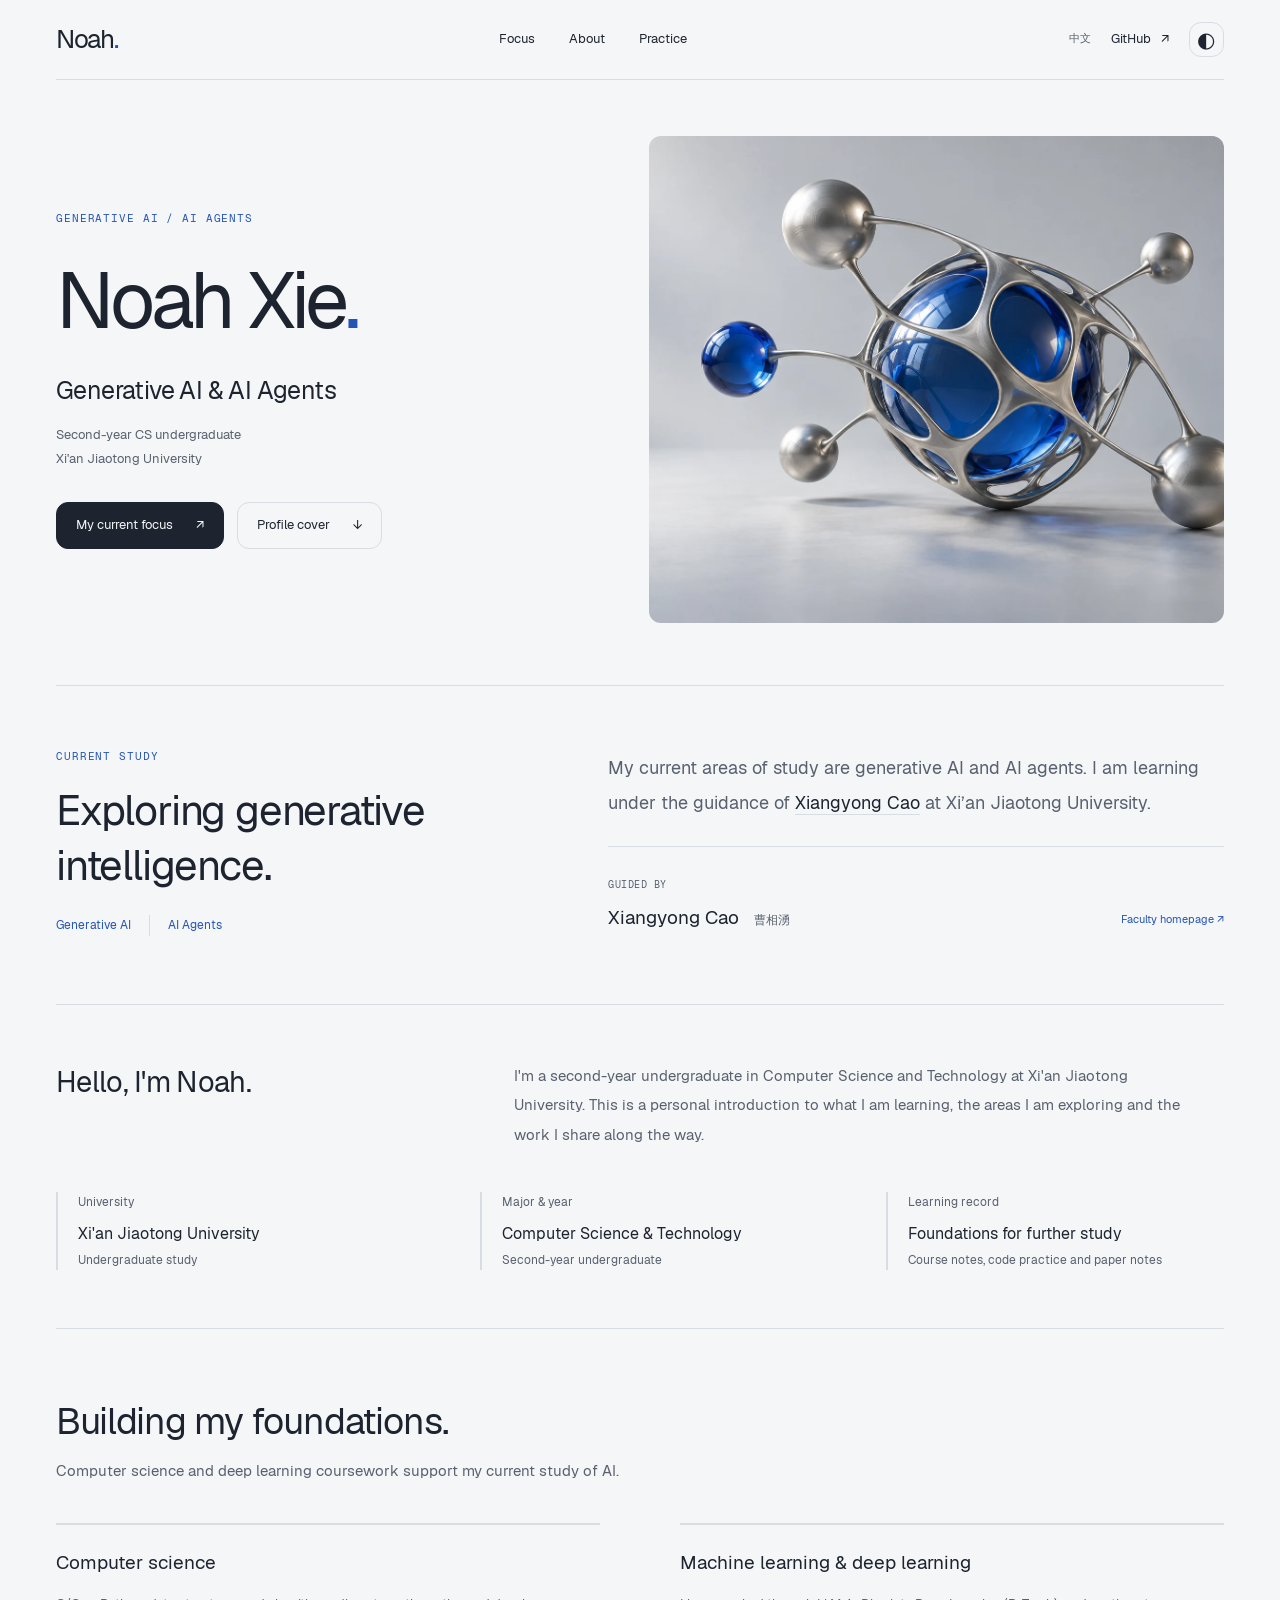
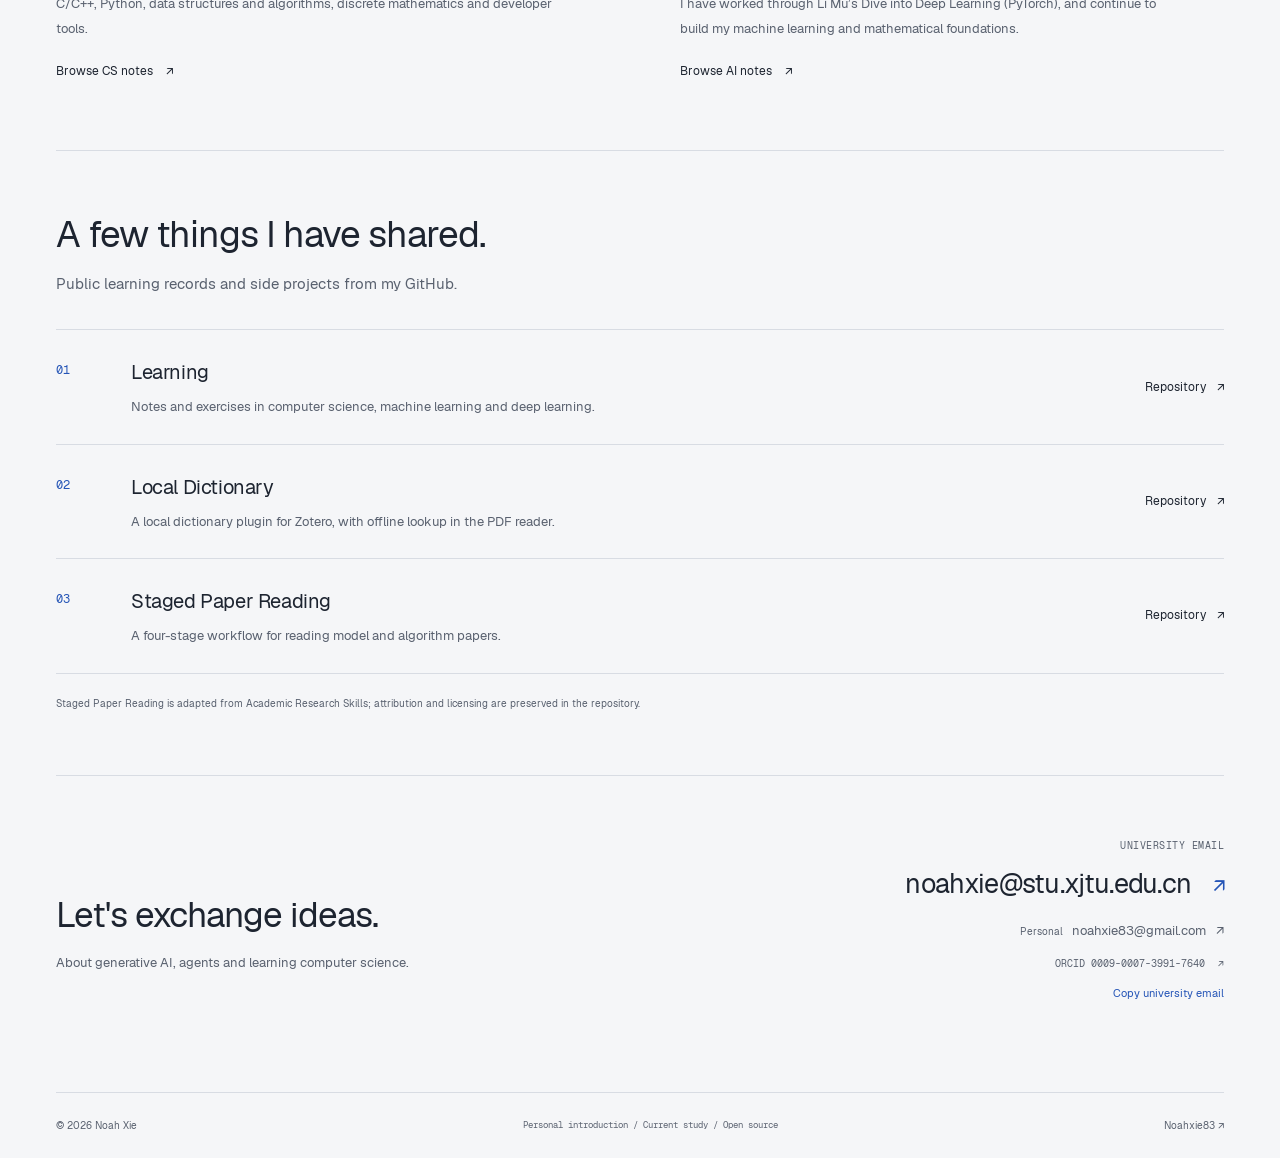
==== commit 456ce849: "Add university email as the primary bilingual website contact" ====
--- a/index.html
+++ b/index.html
@@ -7,13 +7,13 @@
   <meta name="theme-color" content="#f5f6f8">
   <meta property="og:title" content="Noah Xie | Personal Profile">
   <meta property="og:description" content="Generative AI & AI Agents. Guided study with Xiangyong Cao at Xi’an Jiaotong University.">
-  <meta property="og:image" content="https://noahxie83.github.io/Noahxie83/assets/profile-light.png">
+  <meta property="og:image" content="https://noahxie83.github.io/Noahxie83/assets/profile-research-light.png">
   <title>Noah Xie | Personal Profile</title>
   <link rel="icon" href="assets/favicon.svg" type="image/svg+xml">
   <link rel="preload" href="assets/geist-sans.woff2" as="font" type="font/woff2" crossorigin>
-  <link rel="preload" href="assets/hero.webp" as="image">
-  <link rel="stylesheet" href="style.css">
-  <script src="script.js" defer></script>
+  <link rel="preload" href="assets/hero-research.webp" as="image">
+  <link rel="stylesheet" href="style.css?v=university-email">
+  <script src="script.js?v=university-email" defer></script>
 </head>
 <body data-language="en">
   <a class="skip-link" href="#main">Skip to content</a>
@@ -35,10 +35,10 @@
         <p class="hero-note">Second-year CS undergraduate<br>Xi'an Jiaotong University</p>
         <div class="hero-actions">
           <a class="button primary" href="#research">My current focus <span aria-hidden="true">↗</span></a>
-          <a class="button secondary" href="personal-profile.pdf" download="Noah-Xie-Personal-Profile.pdf">Profile cover <span aria-hidden="true">↓</span></a>
+          <a class="button secondary" href="personal-profile.pdf?v=ai-study" download="Noah-Xie-Personal-Profile.pdf">Profile cover <span aria-hidden="true">↓</span></a>
         </div>
       </div>
-      <figure class="hero-art"><img src="assets/hero.webp" alt="A cobalt glass sphere and a flowing silver lattice connected to smaller spheres: a conceptual artwork about generative intelligence and agents" width="1536" height="1024" fetchpriority="high"></figure>
+      <figure class="hero-art"><img src="assets/hero-research.webp" alt="A cobalt glass sphere and a flowing silver lattice connected to smaller spheres: a conceptual artwork about generative intelligence and agents" width="1536" height="1024" fetchpriority="high"></figure>
     </section>
 
     <section class="research shell" id="research" aria-labelledby="research-title">
@@ -75,7 +75,7 @@
 
     <section class="contact shell reveal" id="contact" aria-labelledby="contact-title">
       <div><h2 id="contact-title">Let's exchange ideas.</h2><p>About generative AI, agents and learning computer science.</p></div>
-      <div class="contact-links"><a class="email-link" href="mailto:noahxie83@gmail.com">noahxie83@gmail.com <span aria-hidden="true">↗</span></a><a class="orcid-link" href="https://orcid.org/0009-0007-3991-7640" target="_blank" rel="noopener noreferrer">ORCID 0009-0007-3991-7640 <span aria-hidden="true">↗</span></a><button id="copy-email" class="copy-email" type="button">Copy email</button><span id="copy-status" role="status" aria-live="polite"></span></div>
+      <div class="contact-links"><p class="contact-label">UNIVERSITY EMAIL</p><a class="email-link" href="mailto:noahxie@stu.xjtu.edu.cn">noahxie@stu.xjtu.edu.cn <span aria-hidden="true">↗</span></a><a class="personal-email-link" href="mailto:noahxie83@gmail.com"><span class="personal-email-label">Personal</span>noahxie83@gmail.com <span aria-hidden="true">↗</span></a><a class="orcid-link" href="https://orcid.org/0009-0007-3991-7640" target="_blank" rel="noopener noreferrer">ORCID 0009-0007-3991-7640 <span aria-hidden="true">↗</span></a><button id="copy-email" class="copy-email" type="button">Copy university email</button><span id="copy-status" role="status" aria-live="polite"></span></div>
     </section>
   </main>
   <footer class="footer shell"><span>© 2026 Noah Xie</span><span>Personal introduction / Current study / Open source</span><a href="https://github.com/Noahxie83" target="_blank" rel="noopener noreferrer">Noahxie83 <span aria-hidden="true">↗</span></a></footer>
--- a/style.css
+++ b/style.css
@@ -65,3 +65,10 @@
 @media(max-width:1024px){.research{gap:45px}.research h2{font-size:35px}.research-statement{font-size:16px}.two-columns{gap:40px}.header nav{gap:24px}.hero .hero-description{font-size:22px}}
 @media(max-width:767px){.hero .hero-description{font-size:22px}.hero-note{font-size:12px;margin-top:13px}.research{grid-template-columns:1fr;gap:29px;padding-block:38px 42px}.research h2{font-size:33px}.research-statement{font-size:14px;line-height:1.95}.research-topics{margin-top:18px;font-size:11px}.mentor{margin-top:22px;padding-top:18px}.mentor-name{font-size:17px}.mentor-name span{font-size:11px}.two-columns{grid-template-columns:1fr;gap:28px}.two-columns p{min-height:0}.repository-row{grid-template-columns:25px 1fr;gap:13px;padding-block:21px}.repository-row>a{grid-column:2;margin-top:1px;justify-self:start;font-size:11px}.repository-row h3{font-size:19px}.repository-row p{font-size:12px}.repository-number{font-size:10px}.compact-projects{padding-block:40px}.header nav{gap:16px}.header nav a:last-child{display:none}}
 @media(max-width:360px){.mentor{align-items:start;flex-direction:column;gap:13px}.mentor>a{margin-bottom:0}.hero .hero-description{font-size:20px}}
+
+/* University contact comes first; the personal address stays available. */
+.contact .contact-label{font-family:'Geist Mono',monospace;font-size:10px;line-height:1.5;letter-spacing:.05em;margin:0 0 7px;color:var(--muted)}
+.personal-email-link{display:block;font-size:13px;line-height:1.8;margin-top:12px;color:var(--muted)}
+.personal-email-label{font-size:10px;margin-right:9px}.personal-email-link>span[aria-hidden]{margin-left:7px}
+.personal-email-link:hover{color:var(--accent)}
+@media(max-width:767px){.contact .email-link{font-size:clamp(18px,5.6vw,23px);letter-spacing:-.6px}.contact .email-link>span{font-size:16px;margin-left:7px}.personal-email-link{font-size:12px}}
